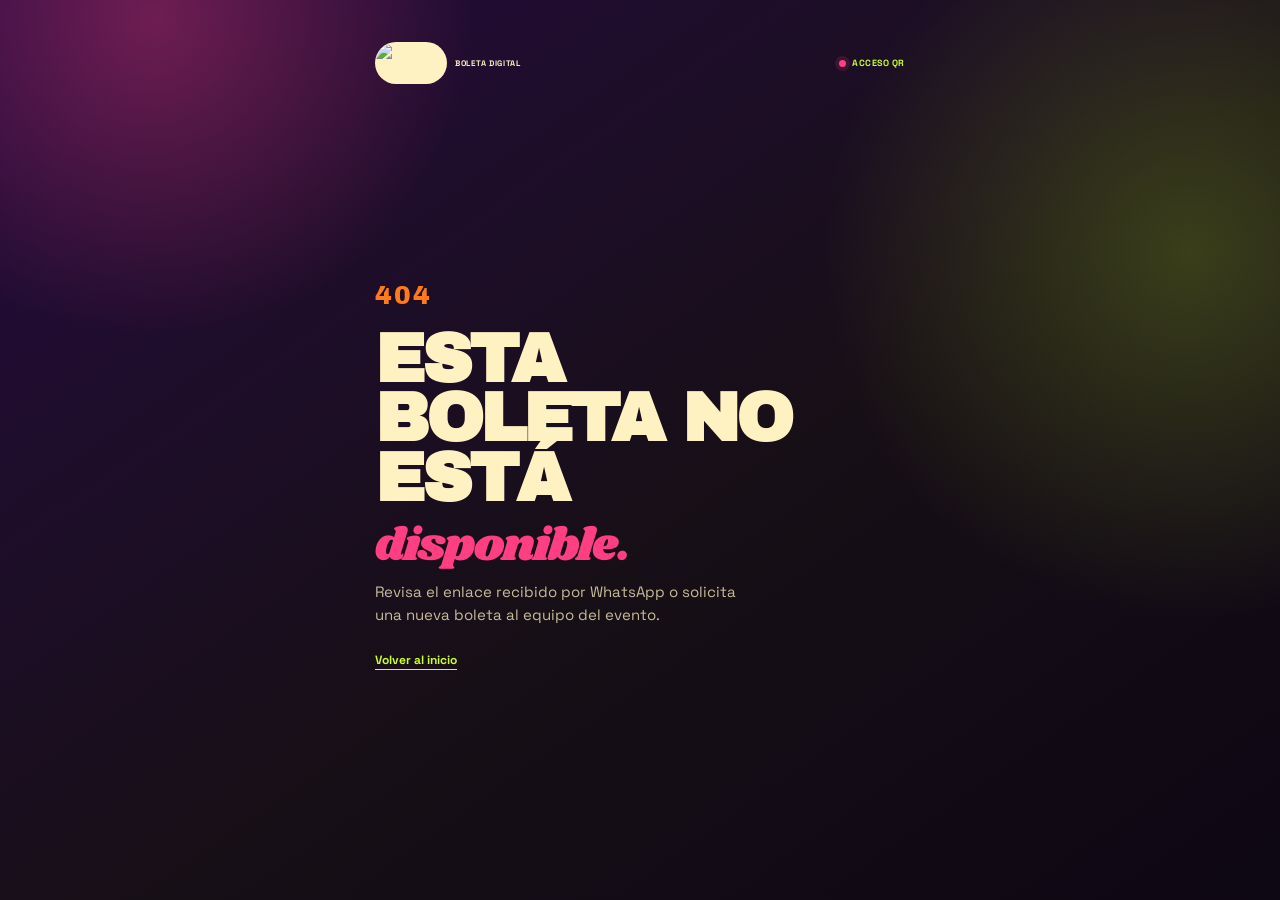
==== boleta.html @ d09c3d0c "Initial Motherfunkys ticket app" ====
<!doctype html>
<html lang="es">
  <head>
    <meta charset="UTF-8" />
    <meta name="viewport" content="width=device-width, initial-scale=1, viewport-fit=cover" />
    <meta name="theme-color" content="#0e0714" />
    <meta name="apple-mobile-web-app-capable" content="yes" />
    <meta name="mobile-web-app-capable" content="yes" />
    <meta name="apple-mobile-web-app-status-bar-style" content="black-translucent" />
    <meta name="apple-mobile-web-app-title" content="MF Ticket" />
    <meta name="description" content="Boleta digital de Los Motherfunkys." />
    <title>Tu boleta | Los Motherfunkys</title>
    <link rel="preconnect" href="https://fonts.googleapis.com" />
    <link rel="preconnect" href="https://fonts.gstatic.com" crossorigin />
    <link href="https://fonts.googleapis.com/css2?family=Archivo+Black&family=Shrikhand&family=Space+Grotesk:wght@400;500;600;700&display=swap" rel="stylesheet" />
    <link rel="manifest" href="manifest.webmanifest" />
    <link rel="apple-touch-icon" href="assets/mf-icon.svg" />
    <link rel="stylesheet" href="boleta.css" />
    <script defer src="https://cdn.jsdelivr.net/npm/qrcode-generator@1.4.4/qrcode.min.js"></script>
    <script defer src="https://cdn.jsdelivr.net/npm/@supabase/supabase-js@2/dist/umd/supabase.js"></script>
    <script defer src="supabase-config.js"></script>
    <script defer src="boleta.js"></script>
  </head>
  <body>
    <main class="ticket-app" id="ticket-app">
      <header class="ticket-header">
        <a href="./" class="ticket-brand" aria-label="Los Motherfunkys">
          <img src="https://jpcd-hub.github.io/Motherfunkys/LOGO.jpeg" alt="Los Motherfunkys" />
          <span>BOLETA DIGITAL</span>
        </a>
        <span class="ticket-live"><i aria-hidden="true"></i> ACCESO QR</span>
      </header>

      <section class="ticket-loading" id="ticket-loading" aria-live="polite">
        <span class="loader-mark" aria-hidden="true">MF</span>
        <h1>Cargando tu <em>boleta.</em></h1>
        <p>Estamos preparando tu QR de acceso.</p>
      </section>

      <section class="ticket-error" id="ticket-error" hidden aria-live="polite">
        <span class="error-code">404</span>
        <h1>Esta boleta no está <em>disponible.</em></h1>
        <p id="ticket-error-copy">Revisa el enlace recibido por WhatsApp o solicita una nueva boleta al equipo del evento.</p>
        <a href="./" class="back-link">Volver al inicio</a>
      </section>

      <section class="public-ticket" id="public-ticket" hidden aria-labelledby="public-ticket-title">
        <div class="ticket-card-head">
          <span id="ticket-type" class="type-chip">PREVENTA</span>
          <span class="serial">ADMISION / 01</span>
        </div>
        <div class="ticket-copy">
          <p class="ticket-eyebrow">LOS MOTHERFUNKYS PRESENTAN</p>
          <h1 id="public-ticket-title">Tu boleta <em>está lista.</em></h1>
          <p class="holder-label">TITULAR</p>
          <p class="holder-name" id="ticket-holder"></p>
          <p class="ticket-event" id="ticket-event"></p>
        </div>
        <div class="qr-stage">
          <div class="qr-frame" id="ticket-qr" aria-label="Código QR de acceso"></div>
          <p class="ticket-code" id="ticket-code"></p>
        </div>
        <div class="ticket-status" id="ticket-status"><span aria-hidden="true">OK</span><div><b>Boleta válida</b><small>Muéstrala en puerta para escanearla.</small></div></div>
        <p class="ticket-safety">Este QR es personal y se valida una sola vez. Evita reenviar el enlace.</p>
      </section>

      <section class="ticket-help" id="ticket-help" hidden>
        <h2>Antes de llegar</h2>
        <p>Sube el brillo de tu pantalla y presenta este QR directamente al equipo de acceso.</p>
      </section>
    </main>
    <button class="install-ticket-app" id="install-ticket-app" type="button" hidden>Instalar boleta</button>
  </body>
</html>
---- boleta.css ----
:root {
  --cream: #fff2c2;
  --lime: #c9ff2e;
  --orange: #ff7a1a;
  --hot: #ff3f81;
  --purple: #5018a8;
  --deep: #0e0714;
  --ink: #170f16;
  --line: rgba(255, 242, 194, .28);
}

* { box-sizing: border-box; }
html { min-height: 100%; background: var(--deep); }
body {
  min-width: 320px;
  min-height: 100vh;
  margin: 0;
  color: var(--cream);
  background:
    radial-gradient(circle at 12% 2%, rgba(255, 63, 129, .34), transparent 20rem),
    radial-gradient(circle at 93% 28%, rgba(201, 255, 46, .2), transparent 23rem),
    linear-gradient(145deg, #250b3f 0%, #170f16 56%, #0e0714 100%);
  font-family: "Space Grotesk", Arial, sans-serif;
  -webkit-font-smoothing: antialiased;
}
body::before { position: fixed; z-index: -1; inset: 0; opacity: .16; pointer-events: none; content: ""; background-image: linear-gradient(rgba(255, 242, 194, .1) 1px, transparent 1px), linear-gradient(90deg, rgba(255, 242, 194, .1) 1px, transparent 1px); background-size: 36px 36px; }
a { color: inherit; }
button { font: inherit; cursor: pointer; }
button:focus-visible, a:focus-visible { outline: 3px solid var(--lime); outline-offset: 4px; }
[hidden] { display: none !important; }

.ticket-app { width: min(100% - 28px, 530px); min-height: 100vh; min-height: 100svh; margin: 0 auto; padding: max(18px, env(safe-area-inset-top)) 0 max(32px, env(safe-area-inset-bottom)); }
.ticket-header { display: flex; align-items: center; justify-content: space-between; gap: 12px; min-height: 58px; }
.ticket-brand { display: inline-flex; align-items: center; gap: 8px; color: var(--cream); font-size: 8px; font-weight: 700; letter-spacing: .7px; text-decoration: none; }
.ticket-brand img { width: 72px; height: 42px; object-fit: cover; object-position: center 52%; border: 1px solid rgba(255, 242, 194, .45); border-radius: 999px; background: var(--cream); }
.ticket-live { display: inline-flex; align-items: center; gap: 6px; color: var(--lime); font-size: 9px; font-weight: 700; letter-spacing: .55px; }
.ticket-live i { width: 7px; height: 7px; border-radius: 50%; background: var(--hot); box-shadow: 0 0 0 4px rgba(255, 63, 129, .14); }

.ticket-loading, .ticket-error { display: grid; min-height: calc(100vh - 142px); min-height: calc(100svh - 142px); align-content: center; justify-items: start; }.ticket-loading h1, .ticket-error h1 { max-width: 440px; margin: 20px 0 13px; font-family: "Archivo Black", Impact, sans-serif; font-size: clamp(43px, 13vw, 69px); line-height: .86; letter-spacing: -.045em; text-transform: uppercase; }.ticket-loading h1 em, .ticket-error h1 em { color: var(--hot); font-family: "Shrikhand", cursive; font-size: .67em; font-style: normal; font-weight: 400; letter-spacing: -.04em; text-transform: none; }.ticket-loading p, .ticket-error p { max-width: 390px; margin: 0; color: rgba(255, 242, 194, .76); font-size: 15px; line-height: 1.55; }.loader-mark { display: grid; width: 56px; height: 56px; place-items: center; border: 2px solid var(--cream); border-radius: 50%; color: var(--deep); background: var(--lime); font-family: "Archivo Black", Impact, sans-serif; font-size: 20px; animation: pulse 1.8s ease-in-out infinite; }.error-code { color: var(--orange); font-family: "Archivo Black", Impact, sans-serif; font-size: 25px; letter-spacing: .08em; }.back-link { display: inline-flex; margin-top: 26px; color: var(--lime); font-size: 12px; font-weight: 700; text-underline-offset: 5px; }
@keyframes pulse { 50% { transform: scale(1.08) rotate(-6deg); } }

.public-ticket { position: relative; margin-top: 25px; padding: 20px; overflow: hidden; border: 1px solid var(--line); border-radius: 28px; background: radial-gradient(circle at 92% 7%, rgba(255, 63, 129, .55), transparent 25%), linear-gradient(145deg, rgba(94, 29, 160, .92), rgba(20, 8, 33, .96) 62%, rgba(14, 7, 20, .98)); box-shadow: 0 28px 70px rgba(0, 0, 0, .38); }.public-ticket::before, .public-ticket::after { position: absolute; z-index: 0; border: 1px solid rgba(255, 242, 194, .27); border-radius: 50%; content: ""; }.public-ticket::before { top: -135px; right: -95px; width: 280px; height: 280px; }.public-ticket::after { bottom: -145px; left: -130px; width: 300px; height: 300px; }.public-ticket > * { position: relative; z-index: 1; }
.ticket-card-head { display: flex; align-items: center; justify-content: space-between; gap: 10px; padding-bottom: 13px; border-bottom: 1px solid rgba(255, 242, 194, .44); }.type-chip { display: inline-flex; min-height: 25px; align-items: center; padding: 4px 8px; border-radius: 999px; color: var(--deep); background: var(--orange); font-size: 9px; font-weight: 800; letter-spacing: .6px; }.type-chip[data-type="door"] { background: var(--lime); }.serial { color: rgba(255, 242, 194, .8); font-size: 9px; font-weight: 700; letter-spacing: .8px; }
.ticket-copy { padding: 29px 0 19px; }.ticket-eyebrow, .holder-label { margin: 0; color: var(--lime); font-size: 9px; font-weight: 700; letter-spacing: .9px; }.ticket-copy h1 { max-width: 360px; margin: 9px 0 30px; font-family: "Archivo Black", Impact, sans-serif; font-size: clamp(37px, 11vw, 53px); line-height: .86; letter-spacing: -.055em; text-transform: uppercase; }.ticket-copy h1 em { color: var(--cream); font-family: "Shrikhand", cursive; font-size: .66em; font-style: normal; font-weight: 400; letter-spacing: -.05em; text-transform: none; }.holder-name { margin: 5px 0 7px; color: var(--cream); font-family: "Archivo Black", Impact, sans-serif; font-size: 26px; line-height: .95; text-transform: uppercase; }.ticket-event { margin: 0; color: rgba(255, 242, 194, .78); font-size: 12px; font-weight: 600; }
.qr-stage { display: grid; justify-items: center; padding: 20px; border: 1px solid rgba(255, 242, 194, .44); background: rgba(14, 7, 20, .45); }.qr-frame { display: grid; width: min(100%, 270px); aspect-ratio: 1; padding: 12px; place-items: center; background: var(--cream); }.qr-frame canvas, .qr-frame img { display: block; max-width: 100%; max-height: 100%; }.ticket-code { margin: 14px 0 0; color: var(--cream); font-family: monospace; font-size: 12px; font-weight: 700; letter-spacing: 1.1px; }
.ticket-status { display: flex; align-items: center; gap: 11px; margin-top: 18px; padding-top: 18px; border-top: 1px solid rgba(255, 242, 194, .35); }.ticket-status > span { display: grid; width: 31px; height: 31px; flex: 0 0 auto; place-items: center; border-radius: 50%; color: var(--deep); background: var(--lime); font-size: 9px; font-weight: 800; }.ticket-status b, .ticket-status small { display: block; }.ticket-status b { font-size: 13px; }.ticket-status small { margin-top: 1px; color: rgba(255, 242, 194, .72); font-size: 11px; }.ticket-status.is-used > span { color: var(--cream); background: var(--hot); }.ticket-status.is-used b { color: var(--hot); }.ticket-safety { margin: 16px 0 0; color: rgba(255, 242, 194, .65); font-size: 10px; line-height: 1.45; }
.ticket-help { padding: 24px 5px 0; }.ticket-help h2 { margin: 0 0 6px; color: var(--lime); font-family: "Archivo Black", Impact, sans-serif; font-size: 17px; letter-spacing: -.03em; text-transform: uppercase; }.ticket-help p { margin: 0; color: rgba(255, 242, 194, .76); font-size: 12px; line-height: 1.55; }.install-ticket-app { position: fixed; z-index: 5; right: 14px; bottom: max(14px, env(safe-area-inset-bottom)); min-height: 43px; border: 2px solid var(--cream); border-radius: 999px; padding: 9px 13px; color: var(--deep); background: var(--lime); box-shadow: 4px 4px 0 rgba(0, 0, 0, .32); font-size: 11px; font-weight: 800; }

@media (min-width: 560px) { .ticket-app { padding-top: 30px; }.public-ticket { margin-top: 36px; padding: 28px; }.ticket-header { min-height: 66px; }.qr-frame { width: 292px; } }
@media (prefers-reduced-motion: reduce) { *, *::before, *::after { animation-duration: .01ms !important; animation-iteration-count: 1 !important; transition-duration: .01ms !important; } }
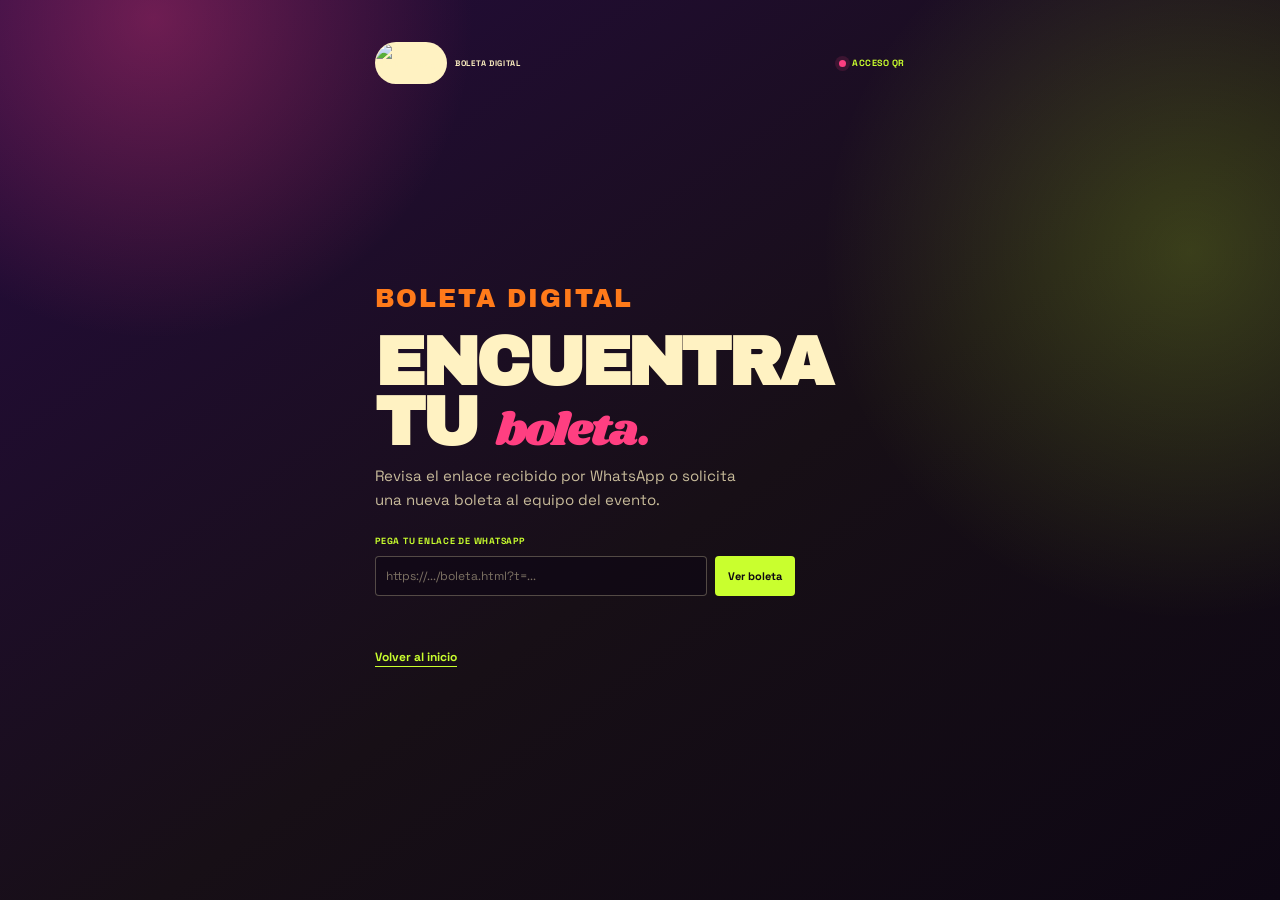
==== commit 13e5140a: "Send ticket links by WhatsApp" ====
--- a/boleta.html
+++ b/boleta.html
@@ -38,9 +38,17 @@
       </section>
 
       <section class="ticket-error" id="ticket-error" hidden aria-live="polite">
-        <span class="error-code">404</span>
-        <h1>Esta boleta no está <em>disponible.</em></h1>
+        <span class="error-code">BOLETA DIGITAL</span>
+        <h1>Encuentra tu <em>boleta.</em></h1>
         <p id="ticket-error-copy">Revisa el enlace recibido por WhatsApp o solicita una nueva boleta al equipo del evento.</p>
+        <form class="ticket-lookup" id="ticket-lookup-form">
+          <label for="ticket-lookup-input">PEGA TU ENLACE DE WHATSAPP</label>
+          <div class="ticket-lookup-row">
+            <input id="ticket-lookup-input" type="text" autocomplete="url" placeholder="https://.../boleta.html?t=..." />
+            <button type="submit">Ver boleta</button>
+          </div>
+          <p class="ticket-lookup-feedback" id="ticket-lookup-feedback" aria-live="polite"></p>
+        </form>
         <a href="./" class="back-link">Volver al inicio</a>
       </section>
 
--- a/boleta.css
+++ b/boleta.css
@@ -36,7 +36,7 @@
 .ticket-live { display: inline-flex; align-items: center; gap: 6px; color: var(--lime); font-size: 9px; font-weight: 700; letter-spacing: .55px; }
 .ticket-live i { width: 7px; height: 7px; border-radius: 50%; background: var(--hot); box-shadow: 0 0 0 4px rgba(255, 63, 129, .14); }
 
-.ticket-loading, .ticket-error { display: grid; min-height: calc(100vh - 142px); min-height: calc(100svh - 142px); align-content: center; justify-items: start; }.ticket-loading h1, .ticket-error h1 { max-width: 440px; margin: 20px 0 13px; font-family: "Archivo Black", Impact, sans-serif; font-size: clamp(43px, 13vw, 69px); line-height: .86; letter-spacing: -.045em; text-transform: uppercase; }.ticket-loading h1 em, .ticket-error h1 em { color: var(--hot); font-family: "Shrikhand", cursive; font-size: .67em; font-style: normal; font-weight: 400; letter-spacing: -.04em; text-transform: none; }.ticket-loading p, .ticket-error p { max-width: 390px; margin: 0; color: rgba(255, 242, 194, .76); font-size: 15px; line-height: 1.55; }.loader-mark { display: grid; width: 56px; height: 56px; place-items: center; border: 2px solid var(--cream); border-radius: 50%; color: var(--deep); background: var(--lime); font-family: "Archivo Black", Impact, sans-serif; font-size: 20px; animation: pulse 1.8s ease-in-out infinite; }.error-code { color: var(--orange); font-family: "Archivo Black", Impact, sans-serif; font-size: 25px; letter-spacing: .08em; }.back-link { display: inline-flex; margin-top: 26px; color: var(--lime); font-size: 12px; font-weight: 700; text-underline-offset: 5px; }
+.ticket-loading, .ticket-error { display: grid; min-height: calc(100vh - 142px); min-height: calc(100svh - 142px); align-content: center; justify-items: start; }.ticket-loading h1, .ticket-error h1 { max-width: 440px; margin: 20px 0 13px; font-family: "Archivo Black", Impact, sans-serif; font-size: clamp(43px, 13vw, 69px); line-height: .86; letter-spacing: -.045em; text-transform: uppercase; }.ticket-loading h1 em, .ticket-error h1 em { color: var(--hot); font-family: "Shrikhand", cursive; font-size: .67em; font-style: normal; font-weight: 400; letter-spacing: -.04em; text-transform: none; }.ticket-loading p, .ticket-error p { max-width: 390px; margin: 0; color: rgba(255, 242, 194, .76); font-size: 15px; line-height: 1.55; }.loader-mark { display: grid; width: 56px; height: 56px; place-items: center; border: 2px solid var(--cream); border-radius: 50%; color: var(--deep); background: var(--lime); font-family: "Archivo Black", Impact, sans-serif; font-size: 20px; animation: pulse 1.8s ease-in-out infinite; }.error-code { color: var(--orange); font-family: "Archivo Black", Impact, sans-serif; font-size: 25px; letter-spacing: .08em; }.ticket-lookup { display: grid; width: min(100%, 420px); gap: 9px; margin-top: 24px; }.ticket-lookup label { color: var(--lime); font-size: 9px; font-weight: 700; letter-spacing: .75px; }.ticket-lookup-row { display: flex; gap: 8px; width: 100%; }.ticket-lookup input { width: 100%; min-width: 0; border: 1px solid var(--line); border-radius: 4px; padding: 11px 10px; color: var(--cream); background: rgba(14, 7, 20, .56); font: inherit; font-size: 12px; outline: 0; }.ticket-lookup input:focus { border-color: var(--lime); }.ticket-lookup input::placeholder { color: rgba(255, 242, 194, .45); }.ticket-lookup button { flex: 0 0 auto; border: 0; border-radius: 4px; padding: 0 13px; color: var(--deep); background: var(--lime); font: inherit; font-size: 11px; font-weight: 800; }.ticket-lookup-feedback { min-height: 18px; color: var(--hot) !important; font-size: 11px !important; }.back-link { display: inline-flex; margin-top: 26px; color: var(--lime); font-size: 12px; font-weight: 700; text-underline-offset: 5px; }
 @keyframes pulse { 50% { transform: scale(1.08) rotate(-6deg); } }
 
 .public-ticket { position: relative; margin-top: 25px; padding: 20px; overflow: hidden; border: 1px solid var(--line); border-radius: 28px; background: radial-gradient(circle at 92% 7%, rgba(255, 63, 129, .55), transparent 25%), linear-gradient(145deg, rgba(94, 29, 160, .92), rgba(20, 8, 33, .96) 62%, rgba(14, 7, 20, .98)); box-shadow: 0 28px 70px rgba(0, 0, 0, .38); }.public-ticket::before, .public-ticket::after { position: absolute; z-index: 0; border: 1px solid rgba(255, 242, 194, .27); border-radius: 50%; content: ""; }.public-ticket::before { top: -135px; right: -95px; width: 280px; height: 280px; }.public-ticket::after { bottom: -145px; left: -130px; width: 300px; height: 300px; }.public-ticket > * { position: relative; z-index: 1; }
@@ -46,5 +46,6 @@
 .ticket-status { display: flex; align-items: center; gap: 11px; margin-top: 18px; padding-top: 18px; border-top: 1px solid rgba(255, 242, 194, .35); }.ticket-status > span { display: grid; width: 31px; height: 31px; flex: 0 0 auto; place-items: center; border-radius: 50%; color: var(--deep); background: var(--lime); font-size: 9px; font-weight: 800; }.ticket-status b, .ticket-status small { display: block; }.ticket-status b { font-size: 13px; }.ticket-status small { margin-top: 1px; color: rgba(255, 242, 194, .72); font-size: 11px; }.ticket-status.is-used > span { color: var(--cream); background: var(--hot); }.ticket-status.is-used b { color: var(--hot); }.ticket-safety { margin: 16px 0 0; color: rgba(255, 242, 194, .65); font-size: 10px; line-height: 1.45; }
 .ticket-help { padding: 24px 5px 0; }.ticket-help h2 { margin: 0 0 6px; color: var(--lime); font-family: "Archivo Black", Impact, sans-serif; font-size: 17px; letter-spacing: -.03em; text-transform: uppercase; }.ticket-help p { margin: 0; color: rgba(255, 242, 194, .76); font-size: 12px; line-height: 1.55; }.install-ticket-app { position: fixed; z-index: 5; right: 14px; bottom: max(14px, env(safe-area-inset-bottom)); min-height: 43px; border: 2px solid var(--cream); border-radius: 999px; padding: 9px 13px; color: var(--deep); background: var(--lime); box-shadow: 4px 4px 0 rgba(0, 0, 0, .32); font-size: 11px; font-weight: 800; }
 
+@media (max-width: 390px) { .ticket-lookup-row { display: grid; }.ticket-lookup button { min-height: 42px; } }
 @media (min-width: 560px) { .ticket-app { padding-top: 30px; }.public-ticket { margin-top: 36px; padding: 28px; }.ticket-header { min-height: 66px; }.qr-frame { width: 292px; } }
 @media (prefers-reduced-motion: reduce) { *, *::before, *::after { animation-duration: .01ms !important; animation-iteration-count: 1 !important; transition-duration: .01ms !important; } }
